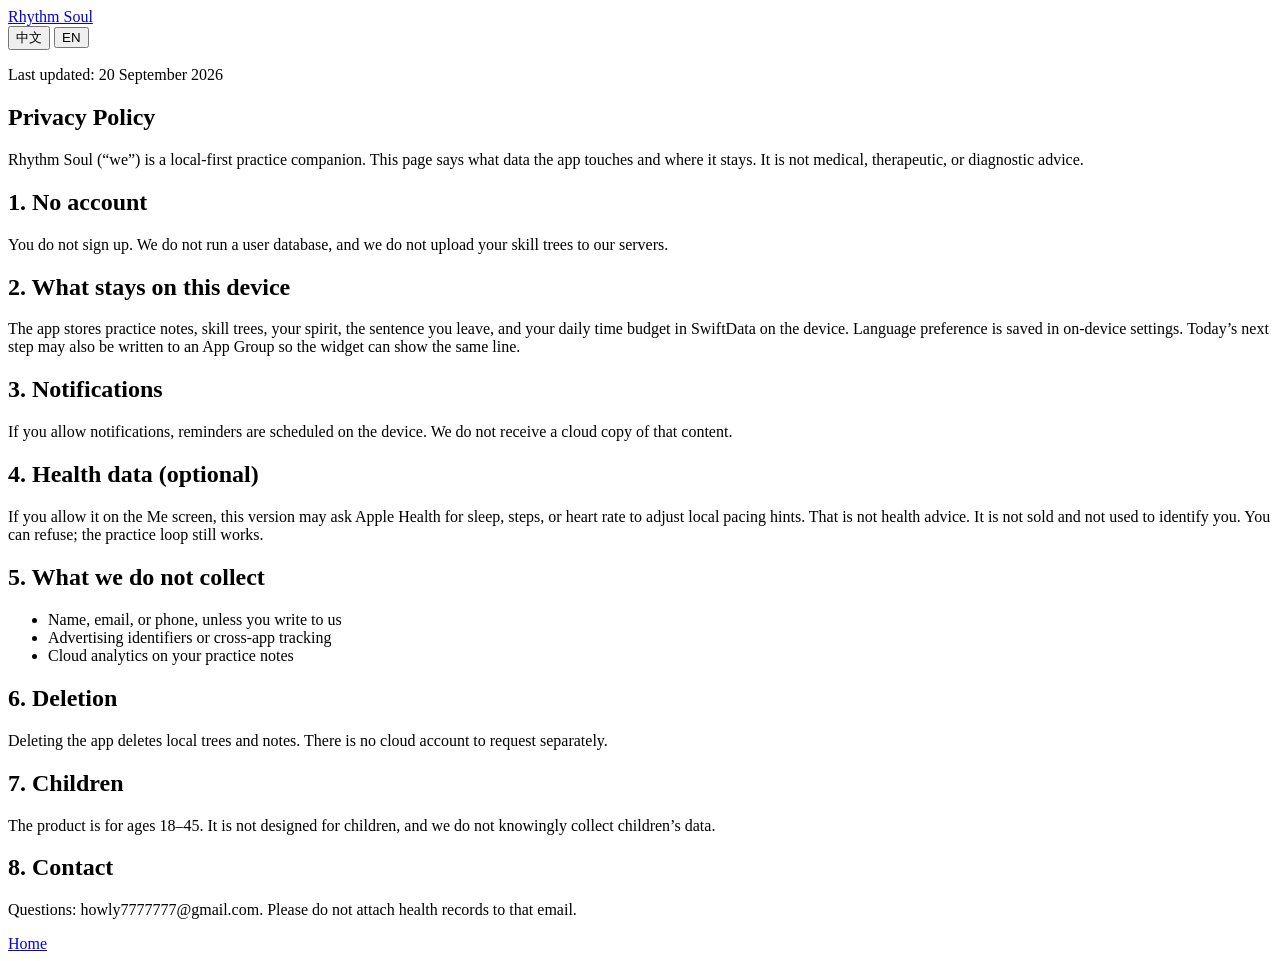
==== privacy.html @ 9e6096da "Add files via upload" ====
<!DOCTYPE html>
<html lang="zh-Hant">
<head>
  <meta charset="utf-8">
  <meta name="viewport" content="width=device-width, initial-scale=1">
  <title>Privacy · Rhythm Soul</title>
  <meta name="description" content="Rhythm Soul privacy policy. Local-first. No account. Not medical advice.">
  <link rel="preconnect" href="https://fonts.googleapis.com">
  <link rel="preconnect" href="https://fonts.gstatic.com" crossorigin>
  <link href="https://fonts.googleapis.com/css2?family=Nunito:wght@600;800;900&display=swap" rel="stylesheet">
  <link rel="stylesheet" href="style.css">
</head>
<body>
  <div class="wrap">
    <nav class="nav">
      <a class="brand" href="index.html">Rhythm Soul</a>
      <div class="lang" role="group" aria-label="Language">
        <button type="button" data-lang="zh" aria-pressed="true">中文</button>
        <button type="button" data-lang="en" aria-pressed="false">EN</button>
      </div>
    </nav>

    <article class="hero prose" style="text-align:left">
      <p class="updated" data-zh="最後更新：2026 年 9 月 20 日" data-en="Last updated: 20 September 2026"></p>
      <h1 data-zh="隱私權政策" data-en="Privacy Policy"></h1>
      <p data-zh="Rhythm Soul（「我們」）做的是本機優先的練習陪伴 App。這份政策說明我們會碰到哪些資料、資料去哪裡。這不是醫療、心理治療或診斷工具。" data-en="Rhythm Soul (“we”) is a local-first practice companion. This page says what data the app touches and where it stays. It is not medical, therapeutic, or diagnostic advice."></p>

      <h2 data-zh="1. 沒有帳號" data-en="1. No account"></h2>
      <p data-zh="你不需要註冊。我們不營運使用者資料庫，也不把你的技能樹上傳到我們的伺服器。" data-en="You do not sign up. We do not run a user database, and we do not upload your skill trees to our servers."></p>

      <h2 data-zh="2. 留在這台裝置上的內容" data-en="2. What stays on this device"></h2>
      <p data-zh="App 用裝置上的 SwiftData 儲存練習紀錄、技能樹、精靈選擇、你寫下的那句話，以及你設定的每日時長。語言偏好存在系統的本機設定裡。今日下一步也可能寫進 App Group，好讓桌面小工具顯示同一句。" data-en="The app stores practice notes, skill trees, your spirit, the sentence you leave, and your daily time budget in SwiftData on the device. Language preference is saved in on-device settings. Today’s next step may also be written to an App Group so the widget can show the same line."></p>

      <h2 data-zh="3. 通知" data-en="3. Notifications"></h2>
      <p data-zh="若你允許通知，系統會在本機排程提醒。我們看不到通知內容的雲端副本。" data-en="If you allow notifications, reminders are scheduled on the device. We do not receive a cloud copy of that content."></p>

      <h2 data-zh="4. 健康資料（可選、可拒絕）" data-en="4. Health data (optional)"></h2>
      <p data-zh="目前版本若你在「我的」頁允許，App 可能向 Apple 健康要求睡眠、步數或心率，只用來調整本地節奏提示。這不是健康建議。資料不會用來識別你，也不會賣給任何人。你可以拒絕，練習主迴圈仍然能用。" data-en="If you allow it on the Me screen, this version may ask Apple Health for sleep, steps, or heart rate to adjust local pacing hints. That is not health advice. It is not sold and not used to identify you. You can refuse; the practice loop still works."></p>

      <h2 data-zh="5. 我們不收集的東西" data-en="5. What we do not collect"></h2>
      <ul>
        <li data-zh="姓名、電子郵件、電話（除非你自己寫信給我們）" data-en="Name, email, or phone, unless you write to us"></li>
        <li data-zh="廣告識別碼或跨 App 追蹤" data-en="Advertising identifiers or cross-app tracking"></li>
        <li data-zh="把練習筆記送到雲端做分析" data-en="Cloud analytics on your practice notes"></li>
      </ul>

      <h2 data-zh="6. 刪除" data-en="6. Deletion"></h2>
      <p data-zh="刪除 App 會一併刪除本機技能樹與筆記。沒有雲端帳號需要另外申請刪除。" data-en="Deleting the app deletes local trees and notes. There is no cloud account to request separately."></p>

      <h2 data-zh="7. 兒童" data-en="7. Children"></h2>
      <p data-zh="產品面向 18–45 歲。我們不針對兒童設計，也不會故意收集兒童資料。" data-en="The product is for ages 18–45. It is not designed for children, and we do not knowingly collect children’s data."></p>

      <h2 data-zh="8. 聯絡" data-en="8. Contact"></h2>
      <p data-zh="問題請寄 howly7777777@gmail.com。寄信時請不要在郵件裡附上健康紀錄。" data-en="Questions: howly7777777@gmail.com. Please do not attach health records to that email."></p>
    </article>

    <footer>
      <a href="index.html" data-zh="回首頁" data-en="Home"></a>
    </footer>
  </div>
  <script>
    const stored = localStorage.getItem("rs.siteLang") || ((navigator.language || "").toLowerCase().startsWith("zh") ? "zh" : "en");
    const apply = (lang) => {
      document.documentElement.lang = lang === "zh" ? "zh-Hant" : "en";
      document.querySelectorAll("[data-zh]").forEach((el) => {
        el.textContent = el.getAttribute(lang === "zh" ? "data-zh" : "data-en");
      });
      document.querySelectorAll(".lang button").forEach((btn) => {
        btn.setAttribute("aria-pressed", btn.dataset.lang === lang ? "true" : "false");
      });
      localStorage.setItem("rs.siteLang", lang);
    };
    document.querySelectorAll(".lang button").forEach((btn) => {
      btn.addEventListener("click", () => apply(btn.dataset.lang));
    });
    apply(stored === "en" ? "en" : "zh");
  </script>
</body>
</html>
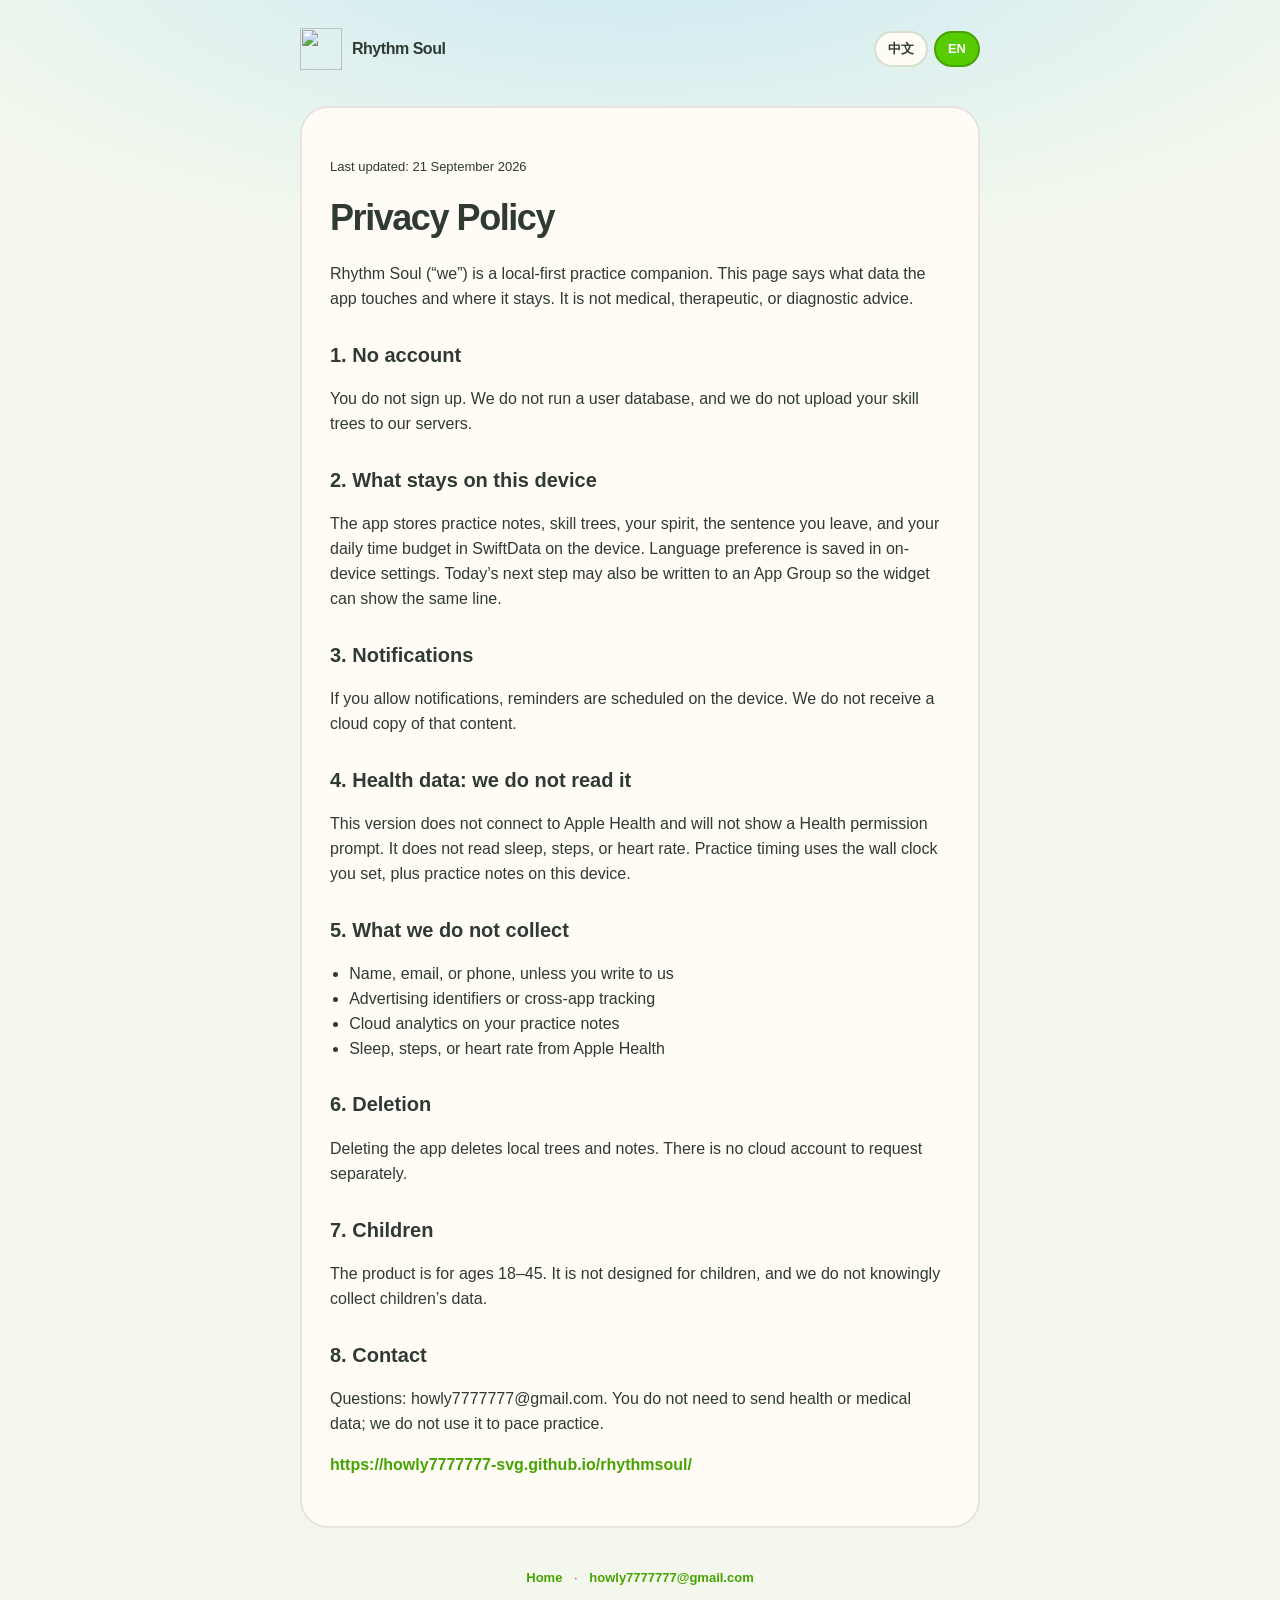
==== commit 21fcabff: "Add files via upload" ====
--- a/privacy.html
+++ b/privacy.html
@@ -4,7 +4,9 @@
   <meta charset="utf-8">
   <meta name="viewport" content="width=device-width, initial-scale=1">
   <title>Privacy · Rhythm Soul</title>
-  <meta name="description" content="Rhythm Soul privacy policy. Local-first. No account. Not medical advice.">
+  <meta name="description" content="Rhythm Soul 隱私權政策。本機優先。沒有帳號。不是醫療建議。">
+  <link rel="icon" href="icon.png">
+  <link rel="apple-touch-icon" href="icon.png">
   <link rel="preconnect" href="https://fonts.googleapis.com">
   <link rel="preconnect" href="https://fonts.gstatic.com" crossorigin>
   <link href="https://fonts.googleapis.com/css2?family=Nunito:wght@600;800;900&display=swap" rel="stylesheet">
@@ -13,7 +15,10 @@
 <body>
   <div class="wrap">
     <nav class="nav">
-      <a class="brand" href="index.html">Rhythm Soul</a>
+      <a class="brand" href="index.html">
+        <img class="mascot" src="icon.png" width="42" height="42" alt="">
+        Rhythm Soul
+      </a>
       <div class="lang" role="group" aria-label="Language">
         <button type="button" data-lang="zh" aria-pressed="true">中文</button>
         <button type="button" data-lang="en" aria-pressed="false">EN</button>
@@ -21,41 +26,45 @@
     </nav>
 
     <article class="hero prose" style="text-align:left">
-      <p class="updated" data-zh="最後更新：2026 年 9 月 20 日" data-en="Last updated: 20 September 2026"></p>
-      <h1 data-zh="隱私權政策" data-en="Privacy Policy"></h1>
-      <p data-zh="Rhythm Soul（「我們」）做的是本機優先的練習陪伴 App。這份政策說明我們會碰到哪些資料、資料去哪裡。這不是醫療、心理治療或診斷工具。" data-en="Rhythm Soul (“we”) is a local-first practice companion. This page says what data the app touches and where it stays. It is not medical, therapeutic, or diagnostic advice."></p>
+      <p class="updated" data-zh="最後更新：2026 年 9 月 21 日" data-en="Last updated: 21 September 2026">最後更新：2026 年 9 月 21 日</p>
+      <h1 data-zh="隱私權政策" data-en="Privacy Policy">隱私權政策</h1>
+      <p data-zh="Rhythm Soul（「我們」）做的是本機優先的練習陪伴 App。這份政策說明我們會碰到哪些資料、資料去哪裡。這不是醫療、心理治療或診斷工具。" data-en="Rhythm Soul (“we”) is a local-first practice companion. This page says what data the app touches and where it stays. It is not medical, therapeutic, or diagnostic advice.">Rhythm Soul（「我們」）做的是本機優先的練習陪伴 App。這份政策說明我們會碰到哪些資料、資料去哪裡。這不是醫療、心理治療或診斷工具。</p>
 
-      <h2 data-zh="1. 沒有帳號" data-en="1. No account"></h2>
-      <p data-zh="你不需要註冊。我們不營運使用者資料庫，也不把你的技能樹上傳到我們的伺服器。" data-en="You do not sign up. We do not run a user database, and we do not upload your skill trees to our servers."></p>
+      <h2 data-zh="1. 沒有帳號" data-en="1. No account">1. 沒有帳號</h2>
+      <p data-zh="你不需要註冊。我們不營運使用者資料庫，也不把你的技能樹上傳到我們的伺服器。" data-en="You do not sign up. We do not run a user database, and we do not upload your skill trees to our servers.">你不需要註冊。我們不營運使用者資料庫，也不把你的技能樹上傳到我們的伺服器。</p>
 
-      <h2 data-zh="2. 留在這台裝置上的內容" data-en="2. What stays on this device"></h2>
-      <p data-zh="App 用裝置上的 SwiftData 儲存練習紀錄、技能樹、精靈選擇、你寫下的那句話，以及你設定的每日時長。語言偏好存在系統的本機設定裡。今日下一步也可能寫進 App Group，好讓桌面小工具顯示同一句。" data-en="The app stores practice notes, skill trees, your spirit, the sentence you leave, and your daily time budget in SwiftData on the device. Language preference is saved in on-device settings. Today’s next step may also be written to an App Group so the widget can show the same line."></p>
+      <h2 data-zh="2. 留在這台裝置上的內容" data-en="2. What stays on this device">2. 留在這台裝置上的內容</h2>
+      <p data-zh="App 用裝置上的 SwiftData 儲存練習紀錄、技能樹、精靈選擇、你寫下的那句話，以及你設定的每日時長。語言偏好存在系統的本機設定裡。今日下一步也可能寫進 App Group，好讓桌面小工具顯示同一句。" data-en="The app stores practice notes, skill trees, your spirit, the sentence you leave, and your daily time budget in SwiftData on the device. Language preference is saved in on-device settings. Today’s next step may also be written to an App Group so the widget can show the same line.">App 用裝置上的 SwiftData 儲存練習紀錄、技能樹、精靈選擇、你寫下的那句話，以及你設定的每日時長。語言偏好存在系統的本機設定裡。今日下一步也可能寫進 App Group，好讓桌面小工具顯示同一句。</p>
 
-      <h2 data-zh="3. 通知" data-en="3. Notifications"></h2>
-      <p data-zh="若你允許通知，系統會在本機排程提醒。我們看不到通知內容的雲端副本。" data-en="If you allow notifications, reminders are scheduled on the device. We do not receive a cloud copy of that content."></p>
+      <h2 data-zh="3. 通知" data-en="3. Notifications">3. 通知</h2>
+      <p data-zh="若你允許通知，系統會在本機排程提醒。我們看不到通知內容的雲端副本。" data-en="If you allow notifications, reminders are scheduled on the device. We do not receive a cloud copy of that content.">若你允許通知，系統會在本機排程提醒。我們看不到通知內容的雲端副本。</p>
 
-      <h2 data-zh="4. 健康資料（可選、可拒絕）" data-en="4. Health data (optional)"></h2>
-      <p data-zh="目前版本若你在「我的」頁允許，App 可能向 Apple 健康要求睡眠、步數或心率，只用來調整本地節奏提示。這不是健康建議。資料不會用來識別你，也不會賣給任何人。你可以拒絕，練習主迴圈仍然能用。" data-en="If you allow it on the Me screen, this version may ask Apple Health for sleep, steps, or heart rate to adjust local pacing hints. That is not health advice. It is not sold and not used to identify you. You can refuse; the practice loop still works."></p>
+      <h2 data-zh="4. 健康資料：不讀取" data-en="4. Health data: we do not read it">4. 健康資料：不讀取</h2>
+      <p data-zh="這個版本不連 Apple 健康，也不會跳出健康授權。不會讀睡眠、步數或心率。練習時段只用你設定的牆上時鐘，以及本機的練習紀錄。" data-en="This version does not connect to Apple Health and will not show a Health permission prompt. It does not read sleep, steps, or heart rate. Practice timing uses the wall clock you set, plus practice notes on this device.">這個版本不連 Apple 健康，也不會跳出健康授權。不會讀睡眠、步數或心率。練習時段只用你設定的牆上時鐘，以及本機的練習紀錄。</p>
 
-      <h2 data-zh="5. 我們不收集的東西" data-en="5. What we do not collect"></h2>
+      <h2 data-zh="5. 我們不收集的東西" data-en="5. What we do not collect">5. 我們不收集的東西</h2>
       <ul>
-        <li data-zh="姓名、電子郵件、電話（除非你自己寫信給我們）" data-en="Name, email, or phone, unless you write to us"></li>
-        <li data-zh="廣告識別碼或跨 App 追蹤" data-en="Advertising identifiers or cross-app tracking"></li>
-        <li data-zh="把練習筆記送到雲端做分析" data-en="Cloud analytics on your practice notes"></li>
+        <li data-zh="姓名、電子郵件、電話（除非你自己寫信給我們）" data-en="Name, email, or phone, unless you write to us">姓名、電子郵件、電話（除非你自己寫信給我們）</li>
+        <li data-zh="廣告識別碼或跨 App 追蹤" data-en="Advertising identifiers or cross-app tracking">廣告識別碼或跨 App 追蹤</li>
+        <li data-zh="把練習筆記送到雲端做分析" data-en="Cloud analytics on your practice notes">把練習筆記送到雲端做分析</li>
+        <li data-zh="Apple 健康裡的睡眠、步數、心率" data-en="Sleep, steps, or heart rate from Apple Health">Apple 健康裡的睡眠、步數、心率</li>
       </ul>
 
-      <h2 data-zh="6. 刪除" data-en="6. Deletion"></h2>
-      <p data-zh="刪除 App 會一併刪除本機技能樹與筆記。沒有雲端帳號需要另外申請刪除。" data-en="Deleting the app deletes local trees and notes. There is no cloud account to request separately."></p>
+      <h2 data-zh="6. 刪除" data-en="6. Deletion">6. 刪除</h2>
+      <p data-zh="刪除 App 會一併刪除本機技能樹與筆記。沒有雲端帳號需要另外申請刪除。" data-en="Deleting the app deletes local trees and notes. There is no cloud account to request separately.">刪除 App 會一併刪除本機技能樹與筆記。沒有雲端帳號需要另外申請刪除。</p>
 
-      <h2 data-zh="7. 兒童" data-en="7. Children"></h2>
-      <p data-zh="產品面向 18–45 歲。我們不針對兒童設計，也不會故意收集兒童資料。" data-en="The product is for ages 18–45. It is not designed for children, and we do not knowingly collect children’s data."></p>
+      <h2 data-zh="7. 兒童" data-en="7. Children">7. 兒童</h2>
+      <p data-zh="產品面向 18–45 歲。我們不針對兒童設計，也不會故意收集兒童資料。" data-en="The product is for ages 18–45. It is not designed for children, and we do not knowingly collect children’s data.">產品面向 18–45 歲。我們不針對兒童設計，也不會故意收集兒童資料。</p>
 
-      <h2 data-zh="8. 聯絡" data-en="8. Contact"></h2>
-      <p data-zh="問題請寄 howly7777777@gmail.com。寄信時請不要在郵件裡附上健康紀錄。" data-en="Questions: howly7777777@gmail.com. Please do not attach health records to that email."></p>
+      <h2 data-zh="8. 聯絡" data-en="8. Contact">8. 聯絡</h2>
+      <p data-zh="問題請寄 howly7777777@gmail.com。不必寄健康或醫療資料，我們不會用來調整練習。" data-en="Questions: howly7777777@gmail.com. You do not need to send health or medical data; we do not use it to pace practice.">問題請寄 howly7777777@gmail.com。不必寄健康或醫療資料，我們不會用來調整練習。</p>
+      <p><a href="https://howly7777777-svg.github.io/rhythmsoul/">https://howly7777777-svg.github.io/rhythmsoul/</a></p>
     </article>
 
     <footer>
-      <a href="index.html" data-zh="回首頁" data-en="Home"></a>
+      <a href="index.html" data-zh="回首頁" data-en="Home">回首頁</a>
+      <span>·</span>
+      <a href="mailto:howly7777777@gmail.com">howly7777777@gmail.com</a>
     </footer>
   </div>
   <script>
--- a/style.css
+++ b/style.css
@@ -0,0 +1,158 @@
+/* Rhythm Soul — public site. Drop this folder on GitHub Pages. */
+:root {
+  --ink: #2f3a32;
+  --muted: #5b675e;
+  --paper: #f4f8ec;
+  --card: #fffcf6;
+  --line: #d7e0cc;
+  --green: #58cc02;
+  --green-dark: #46a302;
+  --sky: #c8e8f4;
+  --leaf: #7ac70c;
+}
+
+* { box-sizing: border-box; }
+html, body { margin: 0; padding: 0; }
+body {
+  font-family: "Nunito", "PingFang TC", "Noto Sans TC", sans-serif;
+  color: var(--ink);
+  background:
+    radial-gradient(1200px 480px at 50% -80px, var(--sky), transparent 70%),
+    var(--paper);
+  line-height: 1.55;
+  min-height: 100vh;
+}
+
+a { color: var(--green-dark); font-weight: 800; text-decoration: none; }
+a:hover { text-decoration: underline; }
+
+.wrap {
+  max-width: 720px;
+  margin: 0 auto;
+  padding: 28px 20px 72px;
+}
+
+.nav {
+  display: flex;
+  align-items: center;
+  justify-content: space-between;
+  gap: 12px;
+  margin-bottom: 36px;
+}
+
+.brand {
+  display: flex;
+  align-items: center;
+  gap: 10px;
+  font-weight: 900;
+  letter-spacing: -0.03em;
+  color: var(--ink);
+  text-decoration: none;
+}
+
+.mascot {
+  width: 42px;
+  height: 42px;
+}
+
+.lang {
+  display: flex;
+  gap: 6px;
+}
+.lang button {
+  border: 2px solid var(--line);
+  background: var(--card);
+  color: var(--ink);
+  border-radius: 999px;
+  padding: 6px 12px;
+  font: inherit;
+  font-weight: 800;
+  font-size: 13px;
+  cursor: pointer;
+}
+.lang button[aria-pressed="true"] {
+  background: var(--green);
+  border-color: var(--green-dark);
+  color: #fff;
+}
+
+.hero {
+  background: var(--card);
+  border: 2px solid #1c1c1c1a;
+  border-radius: 28px;
+  padding: 36px 28px 32px;
+  text-align: center;
+}
+
+.hero svg { width: 140px; height: 140px; margin: 0 auto 8px; display: block; }
+
+h1 {
+  font-size: clamp(32px, 6vw, 48px);
+  margin: 8px 0 6px;
+  letter-spacing: -0.04em;
+}
+.tag {
+  color: var(--green-dark);
+  font-weight: 800;
+  font-size: 20px;
+  margin: 0 0 12px;
+}
+.lede {
+  color: var(--muted);
+  font-size: 17px;
+  margin: 0 auto 22px;
+  max-width: 34em;
+}
+
+.btn {
+  display: inline-block;
+  background: var(--green);
+  color: #fff;
+  font-weight: 800;
+  padding: 14px 28px;
+  border-radius: 16px;
+  box-shadow: 0 5px 0 var(--green-dark);
+  text-decoration: none;
+}
+.btn:hover { text-decoration: none; transform: translateY(1px); box-shadow: 0 4px 0 var(--green-dark); }
+
+.grid {
+  display: grid;
+  gap: 14px;
+  margin-top: 28px;
+}
+@media (min-width: 640px) {
+  .grid { grid-template-columns: 1fr 1fr; }
+}
+.card {
+  background: var(--card);
+  border: 2px solid #1c1c1c14;
+  border-radius: 20px;
+  padding: 18px 18px 16px;
+}
+.card h2 {
+  margin: 0 0 6px;
+  font-size: 18px;
+}
+.card p { margin: 0; color: var(--muted); font-size: 15px; }
+
+.note {
+  margin-top: 28px;
+  font-size: 13px;
+  color: var(--muted);
+  text-align: center;
+}
+
+.prose h1 { font-size: 36px; }
+.prose h2 { margin-top: 28px; font-size: 20px; }
+.prose p, .prose li { color: var(--ink); }
+.prose ul { padding-left: 1.2em; }
+.updated { color: var(--muted); font-size: 13px; }
+
+footer {
+  margin-top: 40px;
+  text-align: center;
+  color: var(--muted);
+  font-size: 13px;
+}
+footer a { margin: 0 8px; }
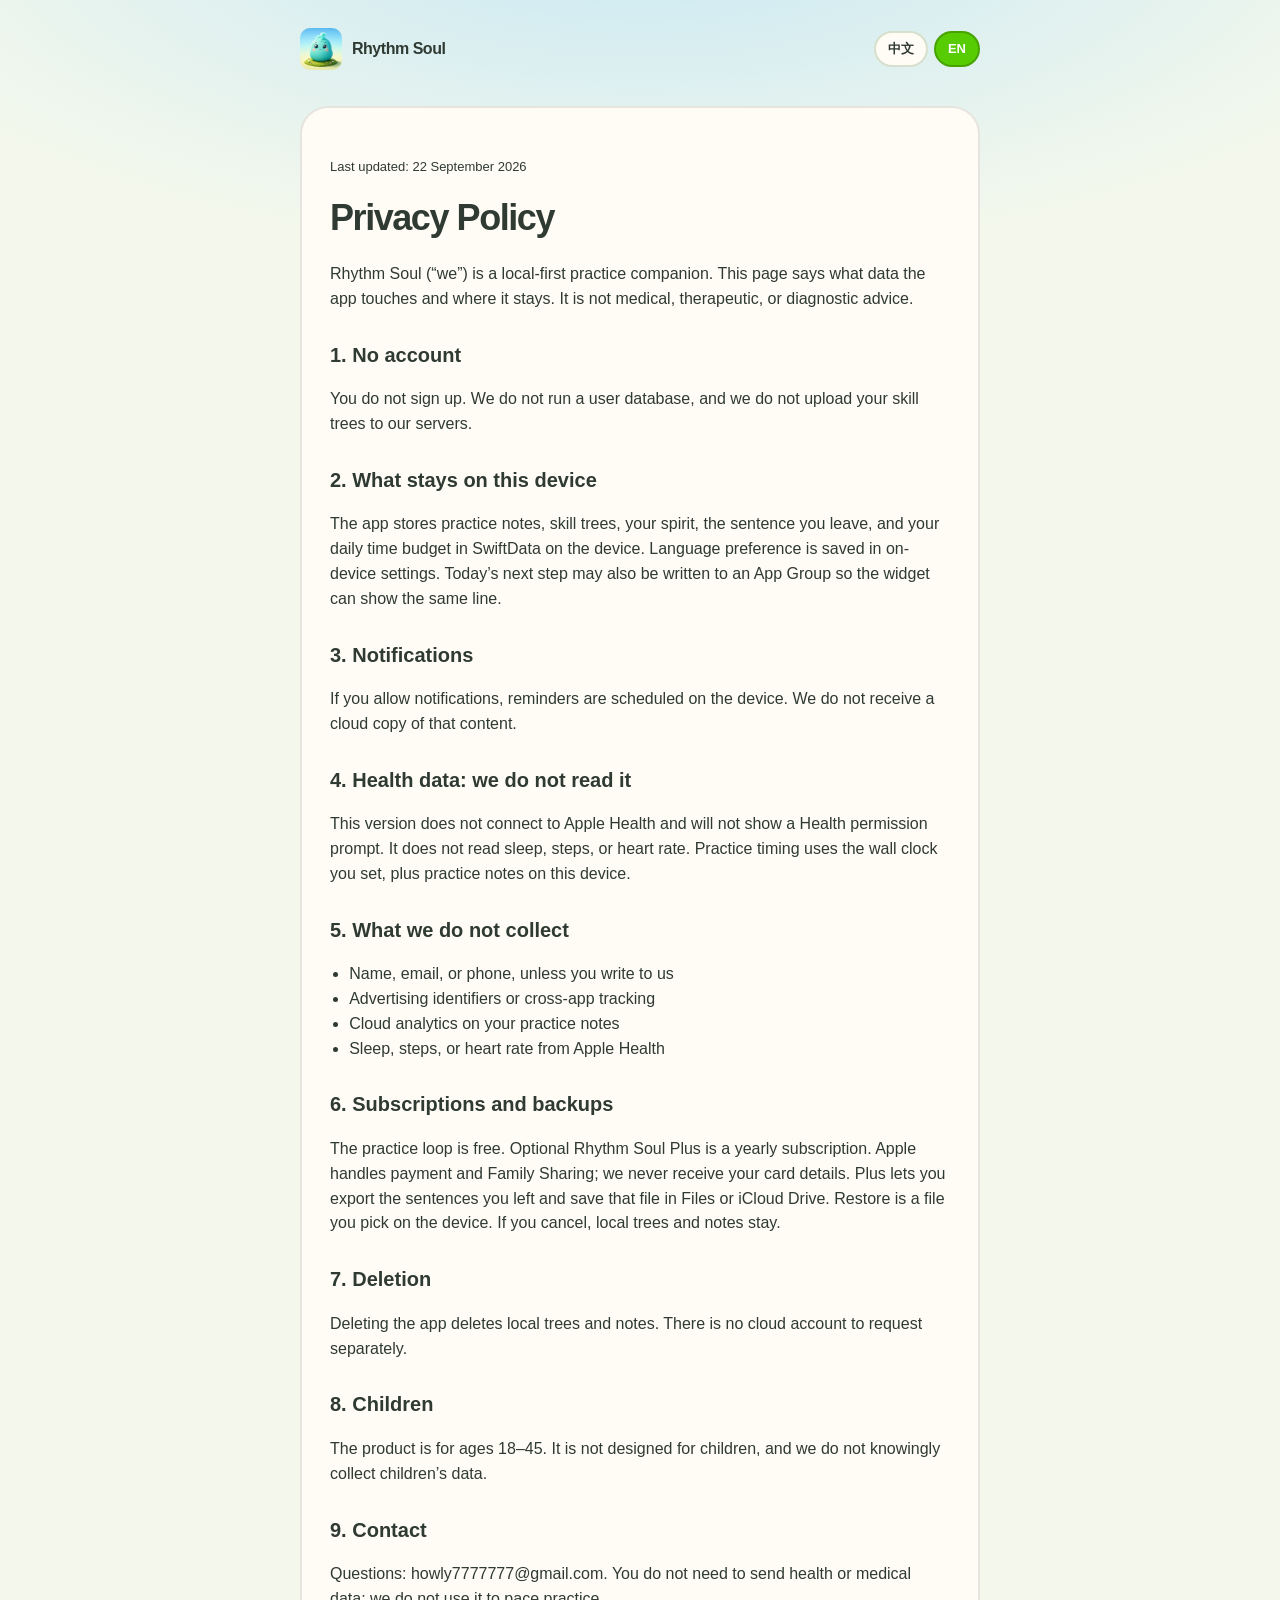
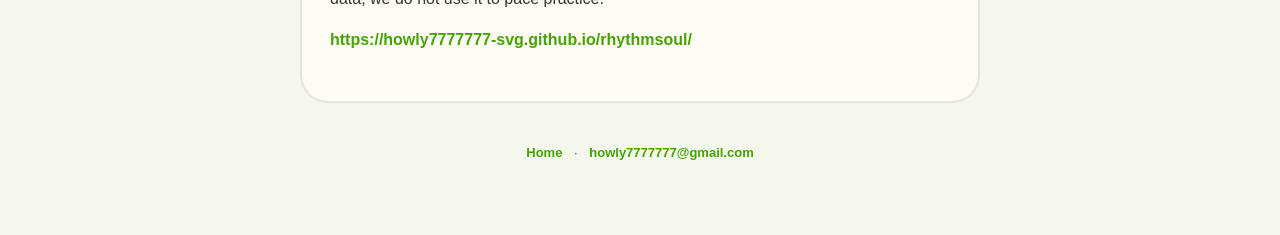
==== commit 31ec8ed0: "Add files via upload" ====
--- a/privacy.html
+++ b/privacy.html
@@ -26,7 +26,7 @@
     </nav>
 
     <article class="hero prose" style="text-align:left">
-      <p class="updated" data-zh="最後更新：2026 年 9 月 21 日" data-en="Last updated: 21 September 2026">最後更新：2026 年 9 月 21 日</p>
+      <p class="updated" data-zh="最後更新：2026 年 9 月 22 日" data-en="Last updated: 22 September 2026">最後更新：2026 年 9 月 22 日</p>
       <h1 data-zh="隱私權政策" data-en="Privacy Policy">隱私權政策</h1>
       <p data-zh="Rhythm Soul（「我們」）做的是本機優先的練習陪伴 App。這份政策說明我們會碰到哪些資料、資料去哪裡。這不是醫療、心理治療或診斷工具。" data-en="Rhythm Soul (“we”) is a local-first practice companion. This page says what data the app touches and where it stays. It is not medical, therapeutic, or diagnostic advice.">Rhythm Soul（「我們」）做的是本機優先的練習陪伴 App。這份政策說明我們會碰到哪些資料、資料去哪裡。這不是醫療、心理治療或診斷工具。</p>
 
@@ -50,13 +50,16 @@
         <li data-zh="Apple 健康裡的睡眠、步數、心率" data-en="Sleep, steps, or heart rate from Apple Health">Apple 健康裡的睡眠、步數、心率</li>
       </ul>
 
-      <h2 data-zh="6. 刪除" data-en="6. Deletion">6. 刪除</h2>
+      <h2 data-zh="6. 訂閱與備份" data-en="6. Subscriptions and backups">6. 訂閱與備份</h2>
+      <p data-zh="練習迴圈免費。可選的 Rhythm Soul Plus 是年訂，由 Apple 處理付款與家庭共享。我們收不到你的信用卡資料。Plus 可把你留下的句子匯出成檔案，並由你存到檔案 App 或 iCloud 雲碟；還原也由你在裝置上選檔。取消訂閱後，本機技能樹與筆記仍在。" data-en="The practice loop is free. Optional Rhythm Soul Plus is a yearly subscription. Apple handles payment and Family Sharing; we never receive your card details. Plus lets you export the sentences you left and save that file in Files or iCloud Drive. Restore is a file you pick on the device. If you cancel, local trees and notes stay.">練習迴圈免費。可選的 Rhythm Soul Plus 是年訂，由 Apple 處理付款與家庭共享。我們收不到你的信用卡資料。Plus 可把你留下的句子匯出成檔案，並由你存到檔案 App 或 iCloud 雲碟；還原也由你在裝置上選檔。取消訂閱後，本機技能樹與筆記仍在。</p>
+
+      <h2 data-zh="7. 刪除" data-en="7. Deletion">7. 刪除</h2>
       <p data-zh="刪除 App 會一併刪除本機技能樹與筆記。沒有雲端帳號需要另外申請刪除。" data-en="Deleting the app deletes local trees and notes. There is no cloud account to request separately.">刪除 App 會一併刪除本機技能樹與筆記。沒有雲端帳號需要另外申請刪除。</p>
 
-      <h2 data-zh="7. 兒童" data-en="7. Children">7. 兒童</h2>
+      <h2 data-zh="8. 兒童" data-en="8. Children">8. 兒童</h2>
       <p data-zh="產品面向 18–45 歲。我們不針對兒童設計，也不會故意收集兒童資料。" data-en="The product is for ages 18–45. It is not designed for children, and we do not knowingly collect children’s data.">產品面向 18–45 歲。我們不針對兒童設計，也不會故意收集兒童資料。</p>
 
-      <h2 data-zh="8. 聯絡" data-en="8. Contact">8. 聯絡</h2>
+      <h2 data-zh="9. 聯絡" data-en="9. Contact">9. 聯絡</h2>
       <p data-zh="問題請寄 howly7777777@gmail.com。不必寄健康或醫療資料，我們不會用來調整練習。" data-en="Questions: howly7777777@gmail.com. You do not need to send health or medical data; we do not use it to pace practice.">問題請寄 howly7777777@gmail.com。不必寄健康或醫療資料，我們不會用來調整練習。</p>
       <p><a href="https://howly7777777-svg.github.io/rhythmsoul/">https://howly7777777-svg.github.io/rhythmsoul/</a></p>
     </article>
--- a/style.css
+++ b/style.css
@@ -84,7 +84,14 @@
   text-align: center;
 }
 
-.hero svg { width: 140px; height: 140px; margin: 0 auto 8px; display: block; }
+.hero-icon {
+  width: 140px;
+  height: 140px;
+  margin: 0 auto 8px;
+  display: block;
+  border-radius: 32px;
+}
+.mascot { border-radius: 10px; object-fit: cover; }
 
 h1 {
   font-size: clamp(32px, 6vw, 48px);
